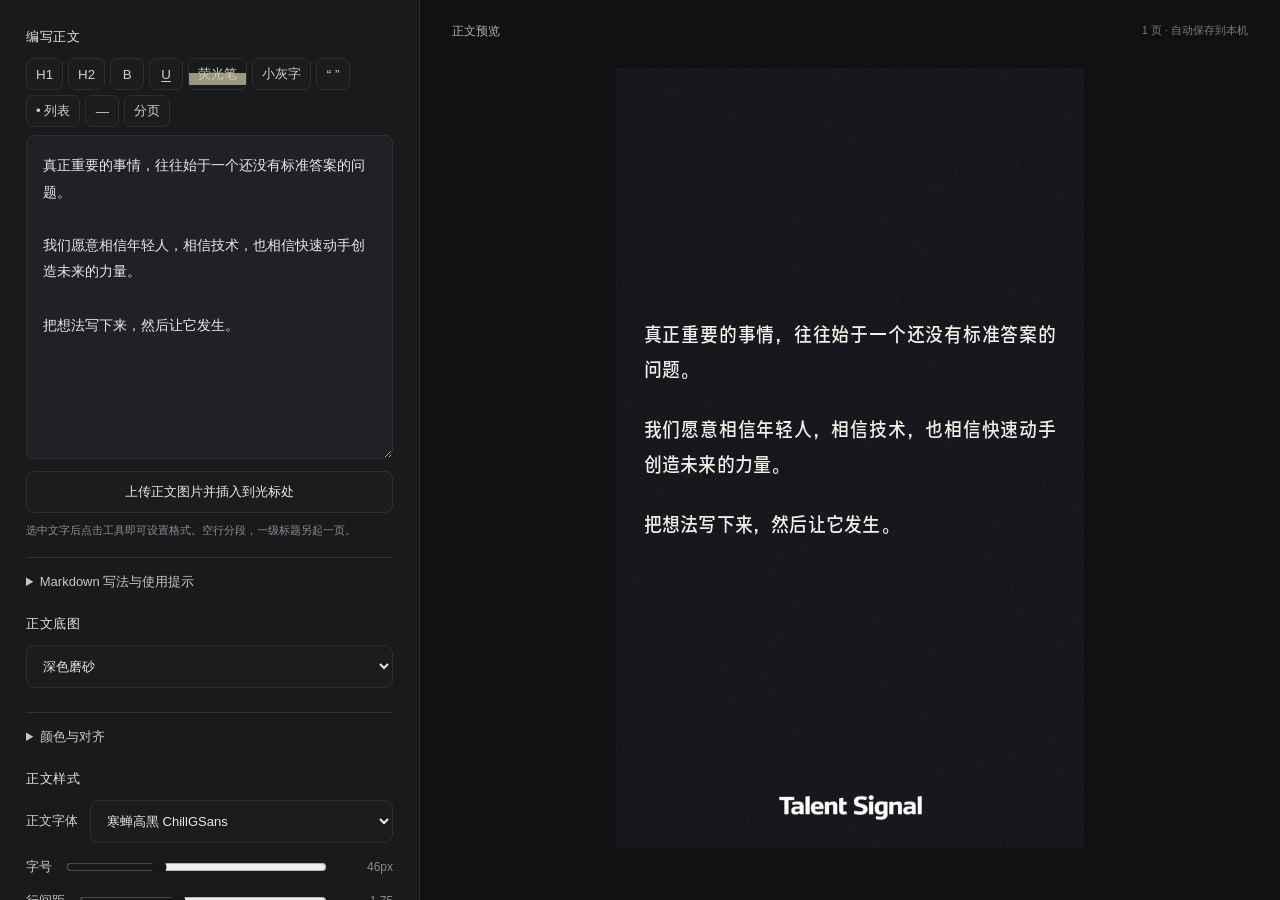
==== docs/body/index.html @ 7e623dcb "Publish integrated Talent Signal Studio for GitHub Pages" ====
<!DOCTYPE html>
<html lang="zh-CN">
<head>
<meta charset="UTF-8" />
<meta name="viewport" content="width=device-width, initial-scale=1.0" />
<title>真格基金 · 长图文编辑器</title>
<style>
  @font-face {
    font-family: "Smiley Sans";
    src: url("./assets/fonts/SmileySans-Oblique.ttf.woff2") format("woff2");
    font-style: normal;
    font-weight: 400;
    font-display: swap;
  }
  @font-face {
    font-family: "ChillGSans";
    src:
      local("Chill G Sans Medium"),
      local("寒蝉高黑体"),
      url("./assets/fonts/ChillGSans.woff2") format("woff2"),
      url("https://raw.githubusercontent.com/Warren2060/ChillGSans/main/ChillGSans.otf") format("opentype");
    font-style: normal;
    font-weight: 500;
    font-display: swap;
  }
  @font-face {
    font-family: "MEB HeiHei";
    src: url("./assets/fonts/MEBheiheiti-Regular.ttf") format("truetype");
    font-style: normal;
    font-weight: 400;
    font-display: swap;
  }
  @font-face {
    font-family: "Jersey 15";
    src: url("./assets/fonts/Jersey15-Regular.ttf") format("truetype");
    font-style: normal;
    font-weight: 400;
    font-display: swap;
  }
  @font-face {
    font-family: "Fusion Pixel 12 ZhHans";
    src: url("./assets/fonts/FusionPixel12pxProportionalZhHans.woff2") format("woff2");
    font-style: normal;
    font-weight: 400;
    font-display: swap;
  }
  :root {
    --obsidian: #0D0D0D;
    --museum-white: #F2EFE8;
    --archive-gray: #8A8A8A;
    --museum-red: #181818;
    --ui-bg: #141414;
    --ui-panel: #1c1c1c;
    --ui-border: #2e2e2e;
    --ui-text: #e8e8e8;
    --ui-dim: #8a8a8a;
  }
  * { box-sizing: border-box; }
  html, body { margin: 0; padding: 0; }
  body {
    background: var(--ui-bg);
    color: var(--ui-text);
    font-family: -apple-system, BlinkMacSystemFont, "PingFang SC", "Source Han Sans SC", "Noto Sans SC", "Microsoft YaHei", sans-serif;
    min-height: 100vh;
    display: flex;
    flex-direction: column;
  }
  header.app-bar {
    padding: 18px 26px;
    border-bottom: 1px solid var(--ui-border);
    display: flex;
    align-items: center;
    gap: 14px;
  }
  header.app-bar .mark {
    width: 136px;
    height: 34px;
    object-fit: contain;
    object-position: left center;
    filter: brightness(0) invert(1);
  }
  header.app-bar h1 { font-size: 15px; font-weight: 600; letter-spacing: 0.5px; margin: 0; }
  header.app-bar h1 span { color: var(--ui-dim); font-weight: 400; margin-left: 8px; font-size: 13px; }

  .layout {
    display: flex;
    flex: 1;
    min-height: 0;
  }
  /* ---------- Controls ---------- */
  .controls {
    width: 340px;
    flex-shrink: 0;
    border-right: 1px solid var(--ui-border);
    overflow-y: auto;
    padding: 22px 22px 60px;
    position: sticky;
    top: 0;
    align-self: flex-start;
    max-height: 100vh;
  }
  .group { margin-bottom: 26px; }
  .group > .label {
    font-size: 11px;
    text-transform: uppercase;
    letter-spacing: 1.4px;
    color: var(--ui-dim);
    margin-bottom: 12px;
    display: block;
  }
  textarea, input[type=text], select {
    width: 100%;
    background: var(--ui-panel);
    border: 1px solid var(--ui-border);
    color: var(--ui-text);
    border-radius: 8px;
    padding: 12px;
    font-size: 13px;
    line-height: 1.6;
    font-family: inherit;
    resize: vertical;
  }
  textarea { min-height: 180px; }
  textarea:focus, input[type=text]:focus { outline: none; border-color: #555; }

  .row { display: flex; align-items: center; justify-content: space-between; margin-bottom: 14px; gap: 12px; }
  .row label { font-size: 13px; color: #cfcfcf; flex-shrink: 0; }
  .row .val { font-size: 12px; color: var(--ui-dim); min-width: 52px; text-align: right; font-variant-numeric: tabular-nums; }
  input[type=range] { flex: 1; accent-color: var(--museum-red); }

  .swatches { display: flex; flex-wrap: wrap; gap: 8px; }
  .swatch {
    width: 34px; height: 34px; border-radius: 7px; cursor: pointer;
    border: 2px solid transparent; position: relative;
  }
  .swatch.active { border-color: #fff; }
  .swatch.grad { background: linear-gradient(160deg,#1f2a44,#0d0d0d); }
  .backdrop-presets {
    display: grid;
    grid-template-columns: repeat(4, minmax(0, 1fr));
    gap: 8px;
    margin: 10px 0 14px;
  }
  .backdrop-preset {
    position: relative;
    aspect-ratio: 3 / 4;
    overflow: hidden;
    border: 2px solid transparent;
    border-radius: 8px;
    background: #232323 center / cover no-repeat;
    color: #fff;
    cursor: pointer;
    padding: 0;
    font-family: inherit;
  }
  .backdrop-preset::after {
    content: attr(aria-label);
    position: absolute;
    left: 4px;
    right: 4px;
    bottom: 4px;
    padding: 4px 2px;
    border-radius: 5px;
    background: rgba(0, 0, 0, 0.64);
    color: rgba(255, 255, 255, 0.92);
    font-size: 10px;
    line-height: 1.2;
  }
  .backdrop-preset.active { border-color: #fff; }
  .backdrop-preset[data-v="default"] {
    background-image: linear-gradient(145deg, #252525, #090909);
  }

  .seg { display: flex; background: var(--ui-panel); border: 1px solid var(--ui-border); border-radius: 8px; overflow: hidden; }
  .seg button {
    flex: 1; background: transparent; border: none; color: var(--ui-dim);
    padding: 8px 0; font-size: 12px; cursor: pointer; font-family: inherit;
  }
  .seg button.active { background: #2c2c2c; color: #fff; }

  .file-btn, .action {
    display: block; width: 100%; text-align: center; cursor: pointer;
    background: var(--ui-panel); border: 1px solid var(--ui-border);
    color: var(--ui-text); border-radius: 8px; padding: 11px; font-size: 13px;
    font-family: inherit; margin-top: 8px;
  }
  .file-btn:hover, .action:hover { border-color: #555; }
  .action.primary { background: var(--museum-white); color: #111; border-color: var(--museum-white); font-weight: 600; }
  .action.primary:hover { background: #fff; }
  input[type=file] { display: none; }
  .hint { font-size: 11px; color: var(--ui-dim); margin-top: 8px; line-height: 1.5; }
  .markdown-toolbar {
    display: flex;
    flex-wrap: wrap;
    gap: 6px;
    margin-bottom: 8px;
  }
  .markdown-toolbar button {
    min-width: 34px;
    height: 31px;
    padding: 0 9px;
    border: 1px solid var(--ui-border);
    border-radius: 7px;
    background: var(--ui-panel);
    color: #cfcfcf;
    font: 600 12px/1 inherit;
    cursor: pointer;
  }
  .markdown-toolbar button:hover { border-color: #666; color: #fff; }
  .draft-status {
    margin-left: auto;
    color: var(--ui-dim);
    font-size: 12px;
    white-space: nowrap;
  }
  .draft-status.saved { color: #92b39b; }
  .draft-status.error { color: #e08c8c; }

  /* ---------- Stage ---------- */
  .stage {
    flex: 1;
    display: flex;
    align-items: center;
    justify-content: center;
    overflow: auto;
    padding: 40px;
    background:
      radial-gradient(circle at 1px 1px, #222 1px, transparent 0) 0 0 / 22px 22px,
      var(--ui-bg);
  }
  .preview-wrap { transform-origin: center center; }

  /* ---------- Poster pages (natural 1080x1800) ---------- */
  #poster {
    width: 1080px;
    display: flex;
    flex-direction: column;
    gap: 48px;
    color: #222222;
    font-family: var(--body-font, "ChillGSans", "PingFang SC", "Source Han Sans SC", "Noto Sans SC", sans-serif);
  }
  .poster-page {
    width: 1080px;
    height: 1800px;
    position: relative;
    overflow: hidden;
    background: #F7F5EF;
  }
  .poster-page .bg-image {
    position: absolute; inset: 0;
    background-size: cover; background-position: center;
    z-index: 0;
  }
  .poster-page .scrim {
    position: absolute; inset: 0; z-index: 1; display: none;
    background: linear-gradient(180deg, rgba(0,0,0,0.45), rgba(0,0,0,0.65));
  }
  .poster-page .grain {
    position: absolute; inset: 0; width: 100%; height: 100%; z-index: 2; display: none;
    pointer-events: none;
    background-repeat: repeat;
    mix-blend-mode: normal;
  }
  /* Cover frosted fill stays under photo / title / brand. */
  .cover-page .grain { z-index: 0; }
  .poster-page .inner {
    position: relative; z-index: 3;
    height: 100%;
    display: flex; flex-direction: column;
    /* Reserves clear space for the fixed footer logo on every page. */
    padding: 88px 64px 220px;
  }
  .poster-page .body {
    flex: 1;
    min-height: 0;
    overflow: hidden;
    display: flex; flex-direction: column; justify-content: center;
  }
  .poster-page.continued .body { justify-content: flex-start; }
  .poster-page.valign-center .body { justify-content: center; }
  .poster-page.valign-start .body { justify-content: flex-start; }
  .poster-page .body p {
    margin: 0 0 var(--para-gap, 58px) 0;
    font-size: var(--fs, 46px);
    line-height: var(--lh, 1.75);
    letter-spacing: var(--ls, 0.5px);
    font-weight: var(--fw, 400);
    white-space: pre-line;
  }
  .poster-page .body p:last-child { margin-bottom: 0; }
  .poster-page .body h1,
  .poster-page .body h2,
  .poster-page .body h3 {
    color: var(--heading-color, #181818);
    font-weight: 650;
    line-height: 1.25;
    letter-spacing: 0.5px;
  }
  .poster-page .body h1 { font-size: calc(var(--fs, 46px) * 1.35); margin: 0 0 34px; }
  .poster-page .body h2 { font-size: calc(var(--fs, 46px) * 1.12); margin: 0 0 28px; }
  .poster-page .body h3 { font-size: var(--fs, 46px); margin: 0 0 22px; }
  .poster-page .body ul,
  .poster-page .body ol {
    margin: 0 0 var(--para-gap, 58px);
    padding-left: 0;
    list-style: none;
  }
  .poster-page .body li {
    position: relative;
    margin: 0 0 0.38em;
    font-size: var(--fs, 46px);
    line-height: var(--lh, 1.75);
    padding-left: 1em;
  }
  .poster-page .body li::before {
    position: absolute;
    left: 0;
    top: calc(0.5em * var(--lh, 1.75));
    transform: translateY(-50%);
    color: var(--heading-color, #181818);
    font-weight: 700;
  }
  .poster-page .body ul > li::before {
    content: "";
    width: 0.38em;
    height: 0.38em;
    border-radius: 50%;
    background: var(--heading-color, #181818);
  }
  .poster-page .body ol { counter-reset: md-list; }
  .poster-page .body ol > li { counter-increment: md-list; }
  .poster-page .body ol > li::before {
    content: counter(md-list) ".";
    width: 0.85em;
    text-align: right;
    font-size: 0.72em;
    line-height: 1;
  }
  .poster-page .body li > ul,
  .poster-page .body li > ol {
    margin: 0.24em 0 0;
    padding-left: 0;
  }
  .poster-page .body li > ul li,
  .poster-page .body li > ol li {
    font-size: calc(var(--fs, 46px) * 0.88);
    line-height: 1.55;
  }
  .poster-page .body blockquote {
    margin: 0 0 var(--para-gap, 58px); padding-left: 24px;
    border-left: 5px solid var(--heading-color, #181818);
    color: color-mix(in srgb, currentColor 82%, transparent);
    font-size: calc(var(--fs, 46px) * 0.92); line-height: var(--lh, 1.75);
    white-space: pre-line;
  }
  .poster-page .body .md-hr {
    margin: calc(var(--para-gap, 58px) * 0.35) 0;
    display: flex;
    align-items: center;
    gap: 12px;
    break-inside: avoid;
  }
  .poster-page .body .md-hr::before,
  .poster-page .body .md-hr::after {
    content: '';
    flex: 1;
    height: 1px;
    background: color-mix(in srgb, currentColor 14%, transparent);
  }
  .poster-page .body .md-hr-mark {
    flex-shrink: 0;
    width: 28px;
    height: 2px;
    border-radius: 999px;
    background: var(--heading-color, #181818);
    opacity: 0.85;
  }
  .poster-page .body strong { font-weight: 700; }
  .poster-page .body em { font-style: italic; }
  .poster-page .body u {
    text-decoration-line: underline;
    text-decoration-thickness: 0.08em;
    text-underline-offset: 0.16em;
    text-decoration-skip-ink: auto;
  }
  .poster-page .body .small-muted {
    color: color-mix(in srgb, currentColor 56%, transparent);
    font-size: 0.72em;
    font-weight: 500;
    letter-spacing: 0.04em;
  }
  .poster-page .body .zhen-highlight {
    color: #181818;
    font-weight: 400;
    letter-spacing: 0.01em;
    background: linear-gradient(
      180deg,
      transparent 10%,
      rgba(194, 186, 152, 0.94) 10%,
      rgba(194, 186, 152, 0.94) 96%,
      transparent 96%
    );
    padding: 0 0.12em;
    margin: 0 -0.04em;
    box-decoration-break: clone;
    -webkit-box-decoration-break: clone;
  }
  .poster-page .body code {
    padding: 0.08em 0.24em; border-radius: 4px;
    background: color-mix(in srgb, currentColor 14%, transparent);
    font-family: ui-monospace, SFMono-Regular, Menlo, monospace;
  }
  .poster-page .body pre,
  .poster-page .body table {
    margin: 0 0 var(--para-gap, 58px);
    break-inside: avoid;
  }
  .poster-page .body pre {
    max-width: 100%;
    overflow: hidden;
    white-space: pre;
    padding: 24px 28px;
    border-radius: 6px;
    border: 1px solid color-mix(in srgb, currentColor 18%, transparent);
    background: color-mix(in srgb, currentColor 8%, transparent);
    font-size: calc(var(--fs, 46px) * 0.52);
    line-height: 1.35;
    letter-spacing: 0;
    font-family: ui-monospace, SFMono-Regular, Menlo, Monaco, Consolas, "Liberation Mono", monospace;
  }
  .poster-page .body pre code {
    display: block;
    padding: 0;
    border-radius: 0;
    background: transparent;
    color: inherit;
    font: inherit;
  }
  .poster-page .body table {
    width: 100%;
    border-collapse: separate;
    border-spacing: 0;
    table-layout: fixed;
    font-size: calc(var(--fs, 46px) * 0.66);
    line-height: 1.45;
    letter-spacing: 0;
    overflow: hidden;
    border-radius: 8px;
    border: 1px solid color-mix(in srgb, currentColor 18%, transparent);
    background: color-mix(in srgb, currentColor 5%, transparent);
  }
  .poster-page .body th,
  .poster-page .body td {
    padding: 16px 18px;
    border-right: 1px solid color-mix(in srgb, currentColor 14%, transparent);
    border-bottom: 1px solid color-mix(in srgb, currentColor 14%, transparent);
    vertical-align: top;
    overflow-wrap: anywhere;
  }
  .poster-page .body th:last-child,
  .poster-page .body td:last-child { border-right: none; }
  .poster-page .body tbody tr:last-child td { border-bottom: none; }
  .poster-page .body th {
    font-weight: 700;
    background: color-mix(in srgb, currentColor 12%, transparent);
    color: var(--heading-color, #181818);
  }
  .poster-page .body tbody tr:nth-child(even) td {
    background: color-mix(in srgb, currentColor 3%, transparent);
  }
  .poster-page .body .article-figure {
    margin: 0 0 var(--para-gap, 58px);
    break-inside: avoid;
  }
  .poster-page .body .article-figure .image-plate {
    width: 100%;
    aspect-ratio: 16 / 10;
    overflow: hidden;
    border-radius: 4px;
    background: rgba(242,239,232,0.08);
    border: 1px solid color-mix(in srgb, currentColor 18%, transparent);
  }
  .poster-page .body .article-figure img {
    display: block;
    width: 100%;
    height: 100%;
    object-fit: cover;
  }
  .poster-page .body .article-figure figcaption {
    margin-top: 18px;
    padding-left: 18px;
    border-left: 3px solid var(--heading-color, #181818);
    color: color-mix(in srgb, currentColor 68%, transparent);
    font-size: calc(var(--fs, 46px) * 0.48);
    line-height: 1.55;
    letter-spacing: 0;
    font-family: "Times New Roman", "Songti SC", "STSong", serif;
  }
  .poster-page .body .article-figure.missing .image-plate {
    display: flex;
    align-items: center;
    justify-content: center;
    min-height: 320px;
    padding: 34px;
    color: color-mix(in srgb, currentColor 58%, transparent);
    font-size: calc(var(--fs, 46px) * 0.46);
    line-height: 1.4;
    text-align: center;
  }
  #poster.align-center .poster-page .body { text-align: center; }
  #poster.align-justify .poster-page .body {
    text-align: left;
  }
  #poster.align-justify .poster-page .body p,
  #poster.align-justify .poster-page .body li,
  #poster.align-justify .poster-page .body blockquote {
    text-align: justify;
    text-align-last: left;
    text-justify: inter-character;
  }

  /* footer */
  .poster-page .foot {
    position: absolute; z-index: 3;
    left: 0; right: 0; bottom: 0;
    display: flex; align-items: flex-end; justify-content: center;
    padding: 0 96px 64px;
    pointer-events: none;
  }
  .poster-page .foot .logo-image {
    display: block;
    width: 330px;
    height: auto;
    filter: none;
  }
  .cover-page .foot {
    padding-bottom: 228px;
  }
  .cover-page .foot .logo-image {
    width: 330px;
  }
  .poster-page .foot .archive-num {
    position: absolute;
    right: 96px;
    bottom: 64px;
    font-size: 30px;
    font-weight: 500;
    letter-spacing: 1px;
    color: var(--archive-num-color, currentColor);
    opacity: 0.6;
    font-family: "Times New Roman", Times, "Songti SC", "STSong", "Noto Serif SC", serif;
  }
  .poster-page .foot .archive-num:empty { display: none; }
  .cover-page .foot .archive-num { display: none; }

  /* ---------- Article cover ---------- */
  .cover-page {
    background: #101116;
  }
  .cover-page .inner { display: none; }
  /* Preview-only 3:4 feed crop: 1080×1440, centered in the 1080×1800 export. */
  .cover-page .cover-safe-guide {
    position: absolute;
    z-index: 18;
    left: 0;
    right: 0;
    top: 180px;
    height: 1440px;
    box-shadow: inset 0 0 0 3px rgba(255, 255, 255, 0.5);
    pointer-events: none;
  }
  .cover-page .cover-safe-guide::before {
    content: "3:4 信息流安全区";
    position: absolute;
    top: 14px;
    left: 18px;
    padding: 7px 12px;
    border-radius: 999px;
    color: rgba(255, 255, 255, 0.9);
    background: rgba(0, 0, 0, 0.48);
    font: 500 22px/1.2 -apple-system, BlinkMacSystemFont, "PingFang SC", sans-serif;
    letter-spacing: 0.5px;
  }
  #poster.cover-guide-hidden .cover-page .cover-safe-guide { display: none; }

  /* The image occupies roughly the top third of the 3:4 safe area. */
  .cover-page .cover-image {
    position: absolute;
    z-index: 1;
    left: 76px;
    right: 0;
    top: 347px;
    height: 548px;
    overflow: hidden;
    background: rgba(255, 255, 255, 0.045);
  }
  .cover-page .cover-image::before {
    content: "上传封面图片 · 可调整位置与缩放";
    position: absolute;
    z-index: 0;
    inset: 0;
    display: grid;
    place-items: center;
    color: rgba(255, 255, 255, 0.42);
    font: 500 25px/1.4 -apple-system, BlinkMacSystemFont, "PingFang SC", sans-serif;
    letter-spacing: 1px;
  }
  .cover-page.has-cover-image .cover-image::before {
    display: none;
  }
  .cover-page .cover-image-media {
    position: absolute;
    z-index: 1;
    inset: 0;
    background: center center / cover no-repeat;
    transform: scale(var(--cover-image-zoom, 1));
    transform-origin: 50% 50%;
    will-change: transform;
  }
  .cover-page .cover-english-name {
    position: absolute;
    z-index: 4;
    left: 76px;
    right: 0;
    top: 347px;
    height: 360px;
    margin: 0;
    color: #FFE600;
    font-family: "Jersey 15", "Arial Black", sans-serif;
    font-size: 360px;
    font-style: normal;
    font-weight: 400;
    line-height: 1;
    letter-spacing: 1px;
    white-space: nowrap;
    overflow: hidden;
  }
  .cover-page .cover-english-name.uses-fusion-pixel {
    font-family: "Fusion Pixel 12 ZhHans", "PingFang SC", sans-serif;
    text-align: left;
  }
  .cover-page .cover-identity-row {
    position: absolute;
    z-index: 4;
    left: 60px;
    right: 60px;
    top: 1004px;
    height: 150px;
    overflow: hidden;
  }
  .cover-page .cover-identity {
    display: inline-block;
    max-width: 100%;
    margin: 0;
    padding: 16px 25px 12px;
    overflow: hidden;
    color: #101116;
    background: #FFE600;
    font-family: "Smiley Sans", "PingFang SC", sans-serif;
    font-size: 92px;
    font-style: normal;
    font-weight: 700;
    line-height: 1.18;
    letter-spacing: 1px;
    white-space: nowrap;
  }
  .cover-page .cover-main-title-box {
    position: absolute;
    z-index: 3;
    left: 60px;
    right: 60px;
    top: 1192px;
    height: 500px;
    overflow: visible;
  }
  .cover-page .cover-title {
    position: relative;
    z-index: 2;
    display: block;
    width: max-content;
    max-width: none;
    margin: 0;
    color: #FFFFFF;
    font-size: 134px;
    line-height: 1.08;
    letter-spacing: -2px;
    font-style: normal;
    font-weight: 400;
    text-align: left;
    white-space: pre;
    overflow-wrap: normal;
    word-break: normal;
    font-family: "Smiley Sans", "PingFang SC", sans-serif;
    transform-origin: left top;
  }
  .cover-page .cover-title-text {
    display: inline;
    max-width: none;
    white-space: pre;
    overflow-wrap: normal;
    word-break: normal;
  }
  .cover-page .cover-main-underline {
    position: absolute;
    z-index: 1;
    left: 0;
    top: 100px;
    width: 0;
    height: 50px;
    background: #FFE600;
    pointer-events: none;
  }
  .cover-page .cover-title:empty { display: none; }
  @media (max-width: 900px) {
    .layout { flex-direction: column; }
    .controls { width: 100%; border-right: none; border-bottom: 1px solid var(--ui-border); }
  }
</style>
<link rel="stylesheet" href="./assets/editor-workspace.css?v=20260910-1" />
</head>
<body>
<header class="app-bar">
  <img class="mark logo-mark" id="appLogo" alt="真格基金" />
  <h1>真格基金<span>长图文编辑器 · 9:15</span></h1>
  <span class="draft-status" id="draftStatus">本地自动保存</span>
</header>

<div class="layout">
  <aside class="controls">
    <div class="group">
      <span class="label">正文（支持 Markdown）</span>
      <div class="markdown-toolbar" id="markdownToolbar" aria-label="Markdown 快捷工具">
        <button type="button" data-action="h1" title="一级标题">H1</button>
        <button type="button" data-action="h2" title="二级标题">H2</button>
        <button type="button" data-action="bold" title="加粗">B</button>
        <button type="button" data-action="underline" title="给选中文字加下划线" style="text-decoration:underline;text-underline-offset:2px">U</button>
        <button type="button" data-action="highlight" title="用真格金荧光笔标记选中文字" style="background:linear-gradient(transparent 46%,rgba(194,186,152,.78) 46%,rgba(194,186,152,.78) 88%,transparent 88%)">荧光笔</button>
        <button type="button" data-action="small-muted" title="把选中文字设为小灰字">小灰字</button>
        <button type="button" data-action="quote" title="引用">“ ”</button>
        <button type="button" data-action="list" title="无序列表">• 列表</button>
        <button type="button" data-action="divider" title="分割线">—</button>
      </div>
      <textarea id="text">真正重要的事情，往往始于一个还没有标准答案的问题。

我们愿意相信年轻人，相信技术，也相信快速动手创造未来的力量。

把想法写下来，然后让它发生。</textarea>
      <label class="file-btn" for="articleImageFile">上传正文图片并插入到光标处</label>
      <input type="file" id="articleImageFile" accept="image/png,image/jpeg,image/webp" />
      <p class="hint">单次 Enter 保留换行，空行分段。荧光笔使用 <code>==文字==</code>；下划线兼容 <code>__文字__</code>、<code>&lt;u&gt;文字&lt;/u&gt;</code> 和 <code>++文字++</code>；图片块形如 <code>![图片脚注](img-1)</code>。</p>
    </div>

    <div class="group">
      <span class="label">真格基金封面页（可选）</span>
      <input id="coverEnglishName" type="text" placeholder="顶部黄色文字，如 Ben Horowitz / 张一鸣" />
      <div class="row">
        <label>黄色字字距</label>
        <input type="range" id="coverEnglishLetterSpacing" min="-6" max="28" step="1" value="1" />
        <span class="val" id="coverEnglishLetterSpacingVal">1px</span>
      </div>
      <div class="row">
        <label>中文对齐</label>
        <div class="seg" id="coverChineseAlignSeg">
          <button type="button" data-v="left" class="active">左</button>
          <button type="button" data-v="right">右</button>
        </div>
      </div>
      <input id="coverIdentity" type="text" placeholder="身份标签，如 a16z 创始人" style="margin-top:8px" />
      <textarea id="coverTitle" rows="2" placeholder="中文主标题，最多两行" style="min-height:64px;margin-top:8px"></textarea>
      <div class="row" style="margin-top:14px">
        <label>标题字号</label>
        <input type="range" id="coverTitleSize" min="88" max="220" step="2" value="134" />
        <span class="val" id="coverTitleSizeVal">134px</span>
      </div>
      <div class="row">
        <label>标题上下</label>
        <input type="range" id="coverTitlePosY" min="1050" max="1350" step="2" value="1192" />
        <span class="val" id="coverTitlePosYVal">1192</span>
      </div>
      <div class="row">
        <label>封面底纹</label>
        <span class="val">近黑磨砂（固定）</span>
      </div>
      <div class="row">
        <label>3:4 参考框</label>
        <div class="seg" id="coverGuideSeg">
          <button data-v="show" class="active">显示</button>
          <button data-v="hide">隐藏</button>
        </div>
      </div>
      <label class="file-btn" for="coverFile">上传封面图片</label>
      <input type="file" id="coverFile" accept="image/*" />
      <div class="row" style="margin-top:14px">
        <label>图片左右</label>
        <input type="range" id="coverPosX" min="0" max="100" step="1" value="50" />
        <span class="val" id="coverPosXVal">50%</span>
      </div>
      <div class="row">
        <label>图片上下</label>
        <input type="range" id="coverPosY" min="0" max="100" step="1" value="50" />
        <span class="val" id="coverPosYVal">50%</span>
      </div>
      <div class="row">
        <label>图片缩放</label>
        <input type="range" id="coverZoom" min="100" max="250" step="1" value="100" />
        <span class="val" id="coverZoomVal">100%</span>
      </div>
      <button class="action" id="clearCover" style="margin-top:8px">清除封面页</button>
      <p class="hint">「标题字号」只做等比例缩放，「标题上下」只改位置（越小越靠上）。不再自动拉长、压扁或移动标题。3:4 参考框不会进入导出文件。</p>
    </div>

    <div class="group" id="backgroundControls" hidden>
      <span class="label">背景</span>
      <div class="row">
        <label>正文主题</label>
        <div class="seg" id="articleThemeSeg">
          <button data-v="dark">深色磨砂</button>
          <button data-v="light" class="active">浅色磨砂</button>
        </div>
      </div>
      <span class="label">正文背景底</span>
      <div class="backdrop-presets" id="articleBackdropPresets">
        <button type="button" class="backdrop-preset active" data-v="default" aria-label="跟随主题"></button>
        <button type="button" class="backdrop-preset" data-v="scratch-1" aria-label="刮痕 1" style="background-image:url('assets/black-scratch-01.png')"></button>
        <button type="button" class="backdrop-preset" data-v="scratch-2" aria-label="刮痕 2" style="background-image:url('assets/black-scratch-02.png')"></button>
        <button type="button" class="backdrop-preset" data-v="scratch-3" aria-label="刮痕 3" style="background-image:url('assets/black-scratch-03.png')"></button>
      </div>
      <div class="swatches" id="swatches"></div>
      <div class="row" style="margin-top:14px">
        <label>自定义颜色</label>
        <input type="color" id="customColor" value="#F2EFE8" />
      </div>
      <label class="file-btn" for="bgFile">上传背景图片</label>
      <input type="file" id="bgFile" accept="image/*" />
      <button class="action" id="clearBg" style="margin-top:8px">清除背景图片</button>
    </div>

    <div class="group">
      <span class="label">正文排版与字色</span>
      <div class="row" style="display:none">
        <label>正文纹理</label>
        <div class="seg" id="grainSeg">
          <button data-v="off">关</button>
          <button data-v="paradaily">ParaDaily磨砂</button>
          <button data-v="fiber">纸纤维</button>
          <button data-v="mist">柔雾纸</button>
          <button data-v="speckle" class="active">柔感磨砂</button>
        </div>
      </div>
      <div class="hint" style="display:none">封面与正文固定使用 ParaDaily 同款磨砂。</div>
      <div class="row">
        <label>文字颜色</label>
        <div class="seg" id="textColorSeg">
          <button data-v="auto" class="active">自动</button>
          <button data-v="light">浅</button>
          <button data-v="dark">深</button>
        </div>
      </div>
      <div class="row">
        <label>自定义正文色</label>
        <input type="color" id="customTextColor" value="#222222" />
      </div>
      <div class="row">
        <label>小标题颜色</label>
        <input type="color" id="headingColor" value="#F2EFE8" />
      </div>
      <div class="row">
        <label>对齐</label>
        <div class="seg" id="alignSeg">
          <button data-v="left">左</button>
          <button data-v="center">中</button>
          <button data-v="justify" class="active">两端</button>
        </div>
      </div>
    </div>

    <div class="group">
      <span class="label">排版</span>
      <div class="row">
        <label>正文字体</label>
        <select id="bodyFont">
          <option value="chill" selected>寒蝉高黑 ChillGSans</option>
          <option value="sans">现代无衬线</option>
          <option value="serif">宋体衬线</option>
        </select>
      </div>
      <div class="row">
        <label>字号</label>
        <input type="range" id="fs" min="28" max="80" value="46" />
        <span class="val" id="fsVal">46px</span>
      </div>
      <div class="row">
        <label>行间距</label>
        <input type="range" id="lh" min="1.2" max="2.6" step="0.05" value="1.75" />
        <span class="val" id="lhVal">1.75</span>
      </div>
      <div class="row">
        <label>字间距</label>
        <input type="range" id="ls" min="-2" max="12" step="0.5" value="0.5" />
        <span class="val" id="lsVal">0.5px</span>
      </div>
      <div class="row">
        <label>段间距</label>
        <input type="range" id="pg" min="10" max="110" value="58" />
        <span class="val" id="pgVal">58px</span>
      </div>
      <div class="row">
        <label>字重</label>
        <div class="seg" id="weightSeg">
          <button data-v="300">细</button>
          <button data-v="400" class="active">常规</button>
          <button data-v="600">中粗</button>
        </div>
      </div>
      <div class="row">
        <label>垂直对齐</label>
        <div class="seg" id="vAlignSeg">
          <button data-v="start">顶部</button>
          <button data-v="center" class="active">居中</button>
        </div>
      </div>
    </div>

    <div class="group">
      <span class="label">品牌标识</span>
      <p class="hint" style="margin-top:0">每一页底部固定显示 Zhen Origin Logo。</p>
      <input type="text" id="archiveNum" placeholder="系列编号（如 001、002）" />
      <p class="hint">底部标识居中显示，系列编号显示在每页右下角。</p>
    </div>

    <div class="group">
      <span class="label">本地草稿</span>
      <button class="action" id="clearDraft">清空当前草稿</button>
      <p class="hint">正文、样式和图片只保存在这台电脑的浏览器中，不会上传网络。</p>
    </div>

    <div class="group">
      <span class="label">导出 · 当前共 <span id="pageCount" style="font-weight:600">1</span> 页</span>
      <button class="action primary" id="export">下载高清 JPG（每页 2160 × 3600）</button>
      <button class="action" id="exportPng">下载高清 PNG（每页 2160 × 3600）</button>
      <button class="action" id="exportCover">仅下载封面 JPG</button>
      <button class="action" id="exportCoverPng">仅下载封面 PNG</button>
      <p class="hint">快速 JPG 适合直接发布内容平台；PNG 保留无损压缩。正文超过单页安全区时会自动续页，并分别导出每一页。</p>
    </div>
  </aside>

  <div class="stage">
    <div class="preview-wrap" id="previewWrap">
      <div id="poster" class="align-justify"></div>
      <template id="pageTemplate">
        <article class="poster-page">
          <div class="bg-image"></div>
          <div class="scrim"></div>
          <div class="grain"></div>
          <div class="inner"><div class="body"></div></div>
          <div class="foot"><img class="logo-image" alt="Talent Signal" /><span class="archive-num"></span></div>
        </article>
      </template>
    </div>
  </div>
</div>

<script src="./assets/footer-brand.js?v=20260910-1"></script>
<script src="./assets/editor-workspace.js?v=20260910-1"></script>
<script>
  const $ = (id) => document.getElementById(id);
  const poster = $('poster');
  const pageTemplate = $('pageTemplate');
  const zhenFundLogoSrc = "[data-uri]";
  const zhenFundFooterLogoSrc = "[data-uri]";
  $('appLogo').src = zhenFundLogoSrc;
  const talentSignalLogoBlackSrc = '[data-uri]';
  const talentSignalLogoWhiteSrc = '[data-uri]';
  let footerBrand = 'black';
  const zhenOriginFooterLogoSrc = '[data-uri]';


  const footerBrandOptions = {
    black: {
      src: talentSignalLogoBlackSrc,
      className: '',
      alt: 'Talent Signal',
      width: 330,
      coverWidth: 330,
    },
    white: {
      src: talentSignalLogoWhiteSrc,
      className: '',
      alt: 'Talent Signal',
      width: 330,
      coverWidth: 330,
    },
  };

  function applyFooterBrand(page, tone = footerBrand) {
    const resolvedTone = tone === 'white' ? 'white' : 'black';
    const option = footerBrandOptions[resolvedTone];
    const logo = page.querySelector('.logo-image');
    if (!logo) return;
    logo.src = option.src;
    logo.alt = option.alt;
    page.dataset.footerBrand = resolvedTone;
    if (window.FooterBrand) window.FooterBrand.apply(page, resolvedTone);
  }

  const backgrounds = [
    { name: '纸张白', value: '#F7F5EF' },
    { name: '博物馆白', value: '#F2EFE8' },
    { name: '暖奶油', value: '#FFF9ED' },
    { name: '雾灰', value: '#F3F4F6' },
    { name: '淡鼠尾草', value: '#EEF3EB' },
    { name: '淡雾蓝', value: '#EEF4F8' },
    { name: '淡粉灰', value: '#F8F0EE' },
    { name: '浅沙色', value: '#F1E9DC' },
  ];
  let bodyBackground = 'dark';
  let paperImagePromise;
  function loadPaperImage() {
    if (window.BODY_PAPER_IMAGE) return Promise.resolve(window.BODY_PAPER_IMAGE);
    if (!paperImagePromise) paperImagePromise = new Promise((resolve, reject) => {
      const script = document.createElement('script');
      script.src = './assets/body-paper.js';
      script.onload = () => resolve(window.BODY_PAPER_IMAGE);
      script.onerror = () => { paperImagePromise = null; script.remove(); reject(new Error('浅色底图加载失败，请重试')); };
      document.head.append(script);
    });
    return paperImagePromise;
  }
  const FIXED_PARADAILY_BACKGROUND = '#101116';
  let currentBg = FIXED_PARADAILY_BACKGROUND;
  let articleTheme = 'dark';
  let textMode = 'auto';
  let bgDataUrl = null;
  let coverDataUrl = null;
  let coverImagePositionX = 50;
  let coverImagePositionY = 50;
  let coverImageZoom = 100;
  const backdropPresetSources = {
    'scratch-1': '[data-uri]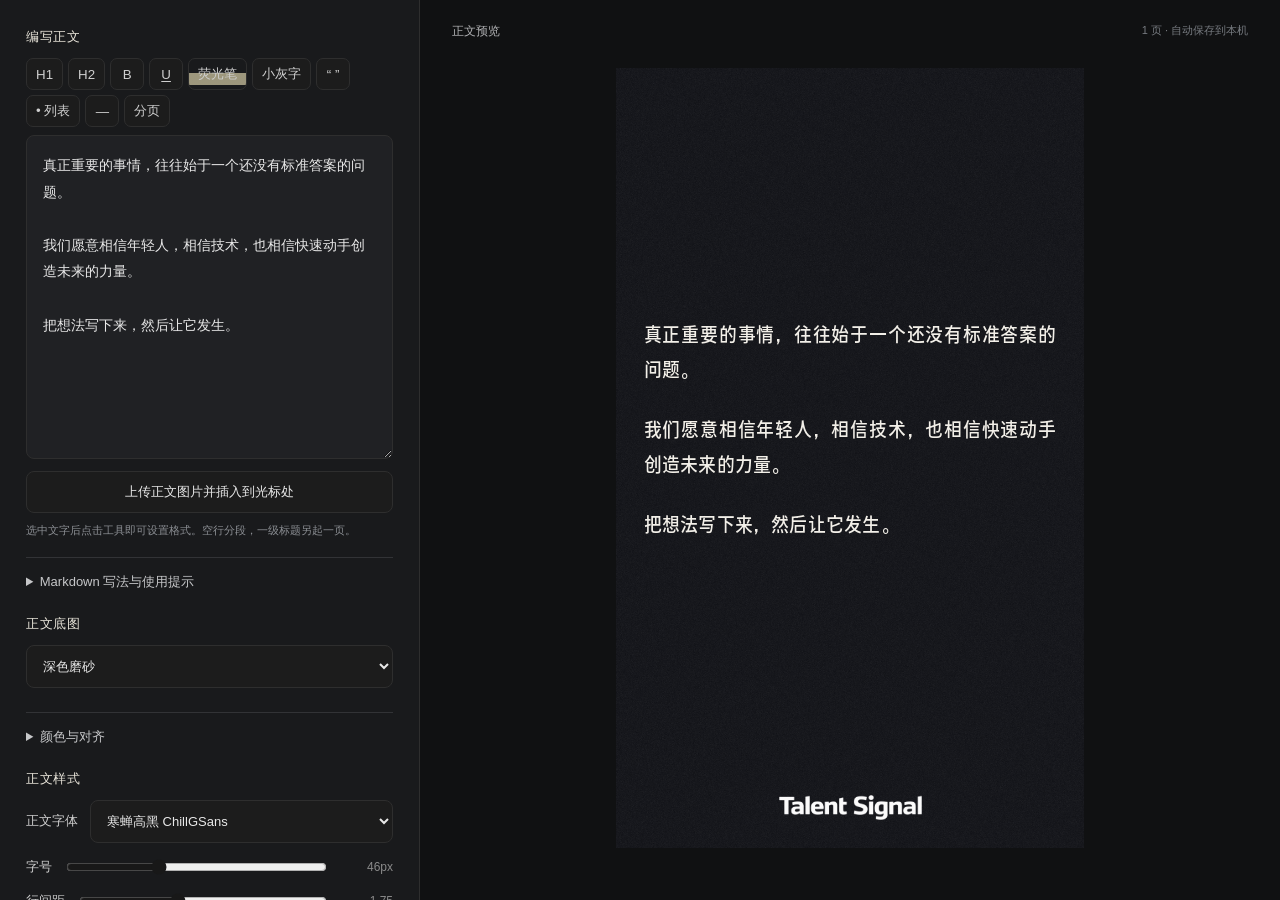
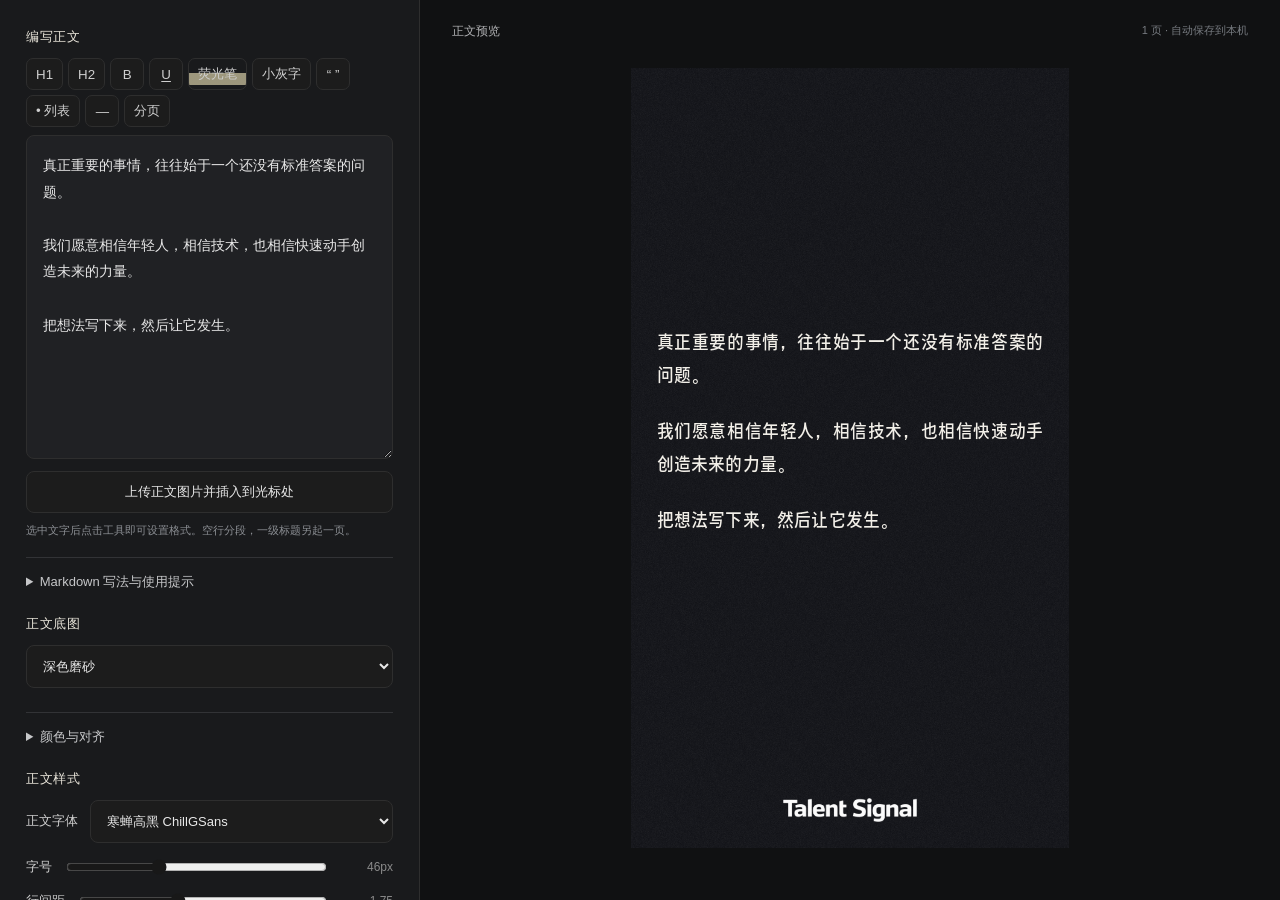
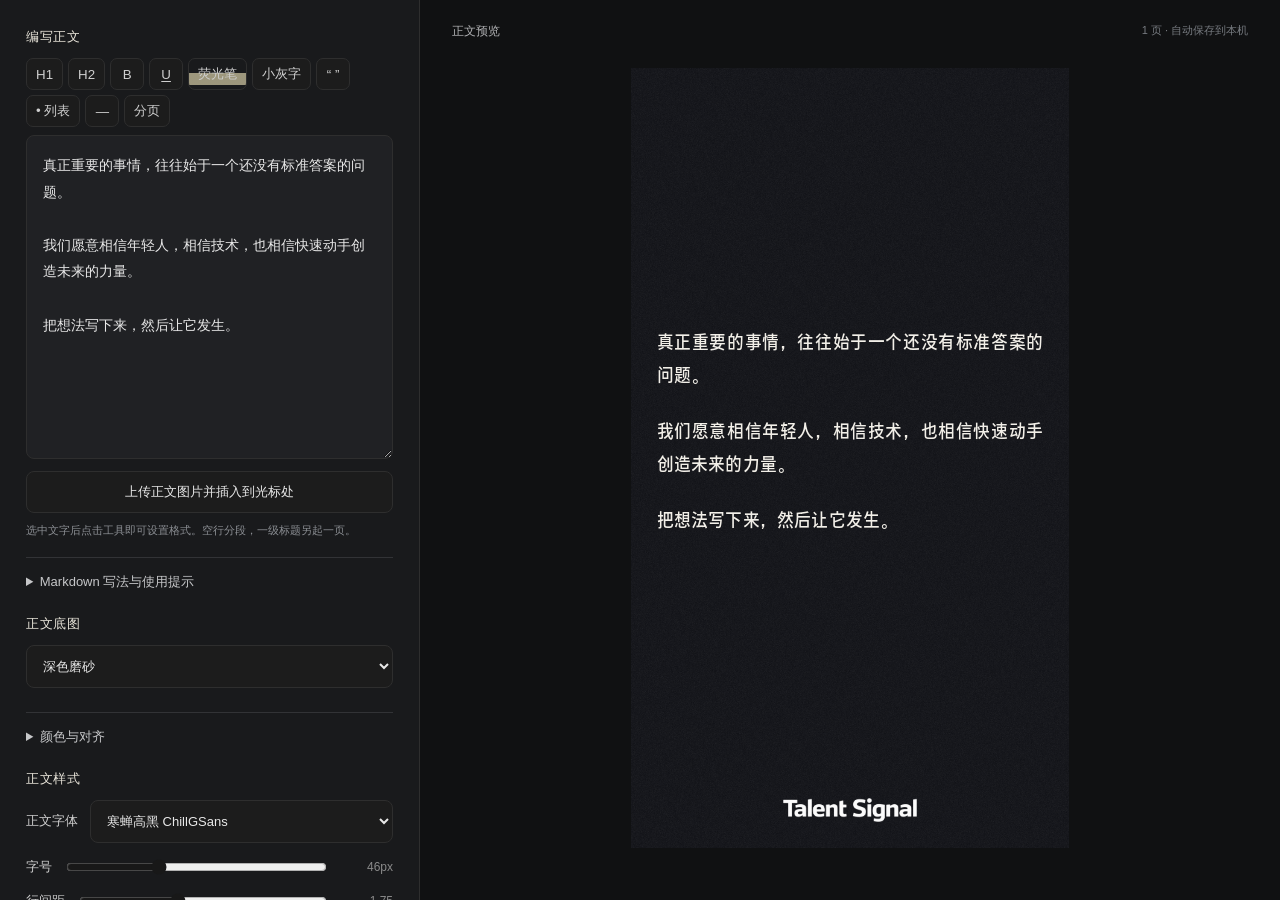
